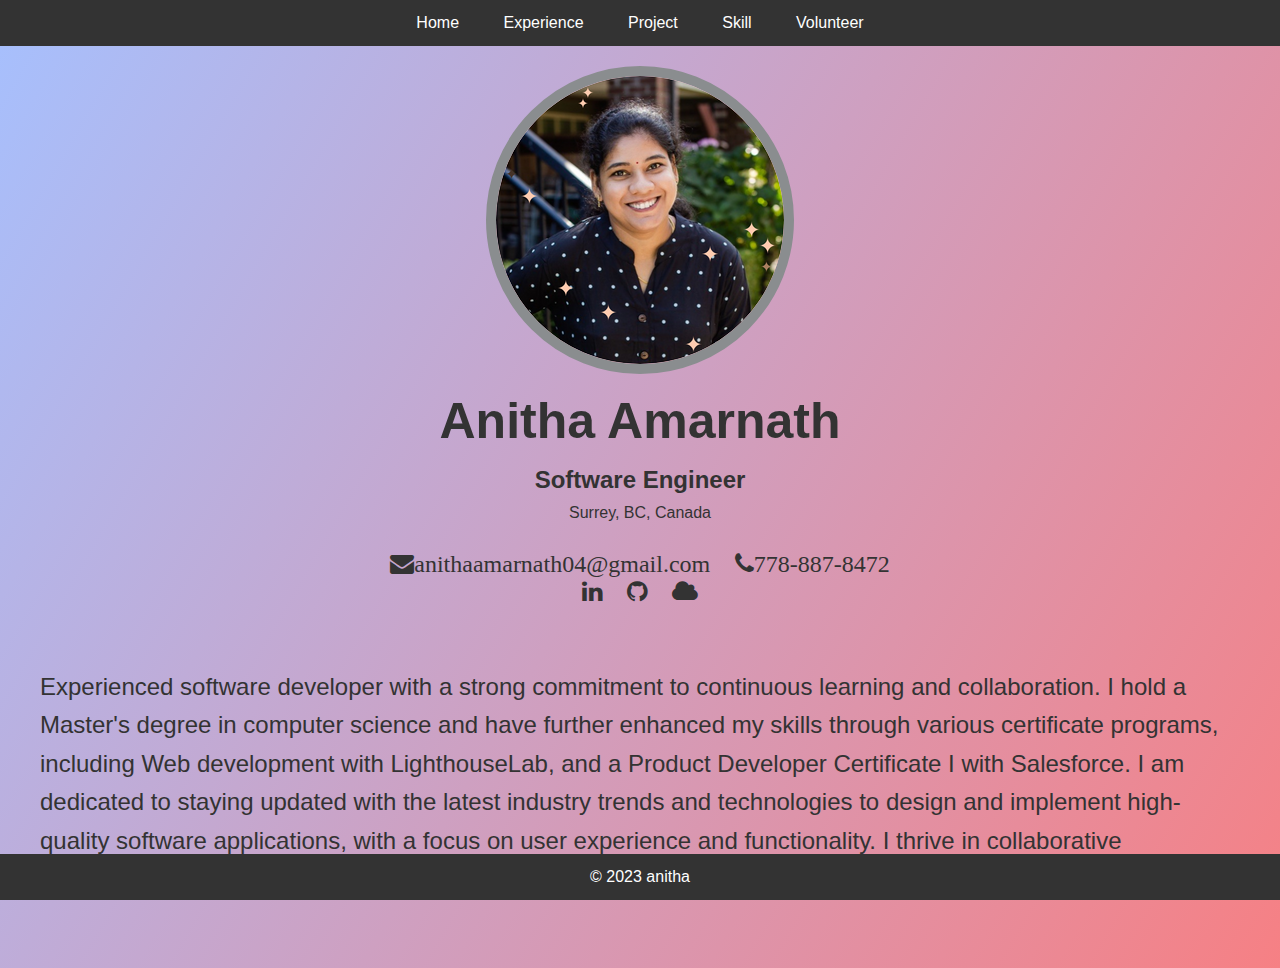
==== index.html @ 7b46aba2 "website" ====
<!DOCTYPE html>
<html lang="en">
  <head>
    <meta charset="UTF-8" />
    <meta name="viewport" content="width=device-width, initial-scale=1.0" />
    <title>Anitha</title>
    <link rel="stylesheet" href="styles.css" />
    <link
      rel="stylesheet"
      href="https://cdnjs.cloudflare.com/ajax/libs/font-awesome/4.7.0/css/font-awesome.min.css"
    />
    <link rel="stylesheet" href="home.css" />
  </head>
  <body>
    <nav>
      <a href="index.html#home">Home</a>
      <a href="experience.html#experience">Experience</a>
      <a href="project.html#project">Project</a>
      <a href="skill.html#skill">Skill</a>
      <a href="volunteer.html#volunteer">Volunteer</a>
    </nav>
    <header id="home">
      <img src="anitha.png" alt="anitha" />

      <h1>Anitha Amarnath</h1>
      <h2>Software Engineer</h2>
      <p>Surrey, BC, Canada</p>
      <br />

      <a
        target="_blank"
        rel="noopener noreferrer"
      >
        <i class="fa fa-envelope">anithaamarnath04@gmail.com</i>
      </a>
      <a
        target="_blank"
        rel="noopener noreferrer"
      >
        <i class="fa fa-phone">778-887-8472</i>
      </a>
     
      <br />
      <a
        href="https://www.linkedin.com/in/anitha-amarnath/"
        target="_blank"
        rel="noopener noreferrer"
      >
        <i class="fa fa-linkedin" aria-hidden="true"></i>
      </a>
      <a
        href="https://github.com/anithaamarnath"
        target="_blank"
        rel="noopener noreferrer"
      >
        <i class="fa fa-github" aria-hidden="true"></i>
      </a>
      <a
      href="https://www.salesforce.com/trailblazer/aamarnath1"
      target="_blank"
      rel="noopener noreferrer"
      style=" color:#000000"
    > <i class="fa fa-cloud" aria-hidden="true"></i>
    </a>
    </header>

    <section>
      <p>
        Experienced software developer with a strong commitment to continuous
        learning and collaboration. I hold a Master's degree in computer science
        and have further enhanced my skills through various certificate
        programs, including Web development with LighthouseLab, and a Product
        Developer Certificate I with Salesforce. I am dedicated to staying
        updated with the latest industry trends and technologies to design and
        implement high-quality software applications, with a focus on user
        experience and functionality. I thrive in collaborative environments and
        enjoy working closely with cross-functional teams to deliver exceptional
        results
      </p>
    </section>

    <footer>&copy; 2023 anitha</footer>

    <!-- Include SmoothScroll.js library -->
    <script src="smooth-scroll.polyfills.min.js"></script>

    <!-- Initialize SmoothScroll with options -->
    <script>
      var scroll = new SmoothScroll('a[href*="#"]', {
        speed: 800, // Adjust the scrolling speed
        speedAsDuration: true, // Use speed as the animation duration
      });
    </script>
  </body>
</html>
---- styles.css ----
* {
  box-sizing: border-box;
  margin: 0;
  padding: 0;
}

body {
  font-family: "Arial", sans-serif;
  line-height: 1.6;
  /* background-color: linear-gradient(120deg, #a6c0fe , #f68084 100%); */
  background-image: linear-gradient(120deg, #a6c0fe , #f68084 100%);
  color: #333; 
  margin: 0;
  padding: 0;
}


p {
  color: #333;
}

header {
  /* background-color: #008878; */
  color: #333;
  padding: 20px;
  text-align: center;
}
header h1 {
  font-size: 50px;
}
/* #d3e3fc */
nav {
  background-color: #333;
  padding: 10px;
  text-align: center;
}

nav a {
  color: #fff;
  text-decoration: none;
  padding: 10px;
  margin: 0 10px;
  /* transition: color 0.3s; */
}

nav a:hover {
  color: #ffd700; /* Change color on hover */
}

section {
  padding: 20px;
  margin: 20px;
}

footer {
  background-color: #333;
  color: #fff;
  text-align: center;
  padding: 10px;
  position: fixed;
  bottom: 0;
  width: 100%;
}
/* project */

#project {
  font-family: "Arial", sans-serif;
  margin: 50px auto;
  max-width: 800px;
}

.grid-container {
  display: grid;
  grid-template-columns: repeat(auto-fill, minmax(300px, 1fr));
  gap: 20px;
}
.grid-container-volunteer {
  display: grid;
  grid-template-columns: repeat(auto-fill, minmax(500px, 4fr));
  gap: 20px;
}

.card {
  background: #f4f4f4;
  border-radius: 5px;
  box-shadow: 0 0 10px rgba(0, 0, 0, 0.1);
  padding: 15px;
}

.card h3 {
  color: #333;
}

.card p {
  color: #555;
}

#project h2 {
  text-align: center;
}

@media only screen and (max-width: 600px) {
  section {
    margin: 10px;
  }
}
---- home.css ----
#home {
  text-align: center;
  margin: 0 auto;
  max-width: 600px; /* Adjust the max-width as needed */
}

#home img {
  max-width: 100%; /* Make sure images don't exceed their container */
  height: auto;
}

#home div {
  margin-bottom: 20px;
}
img {
  border-radius: 50%;
  border: 10px solid #8a8d8f;
}

a i.fa {
  color: #333;
  font-size: 24px;
  margin: 0 5px;
}

a {
  text-decoration: none;
  margin: 0 5px;
}
section {
  align-items: center;
  margin-bottom: 50px;
  font-size: 24px;
}
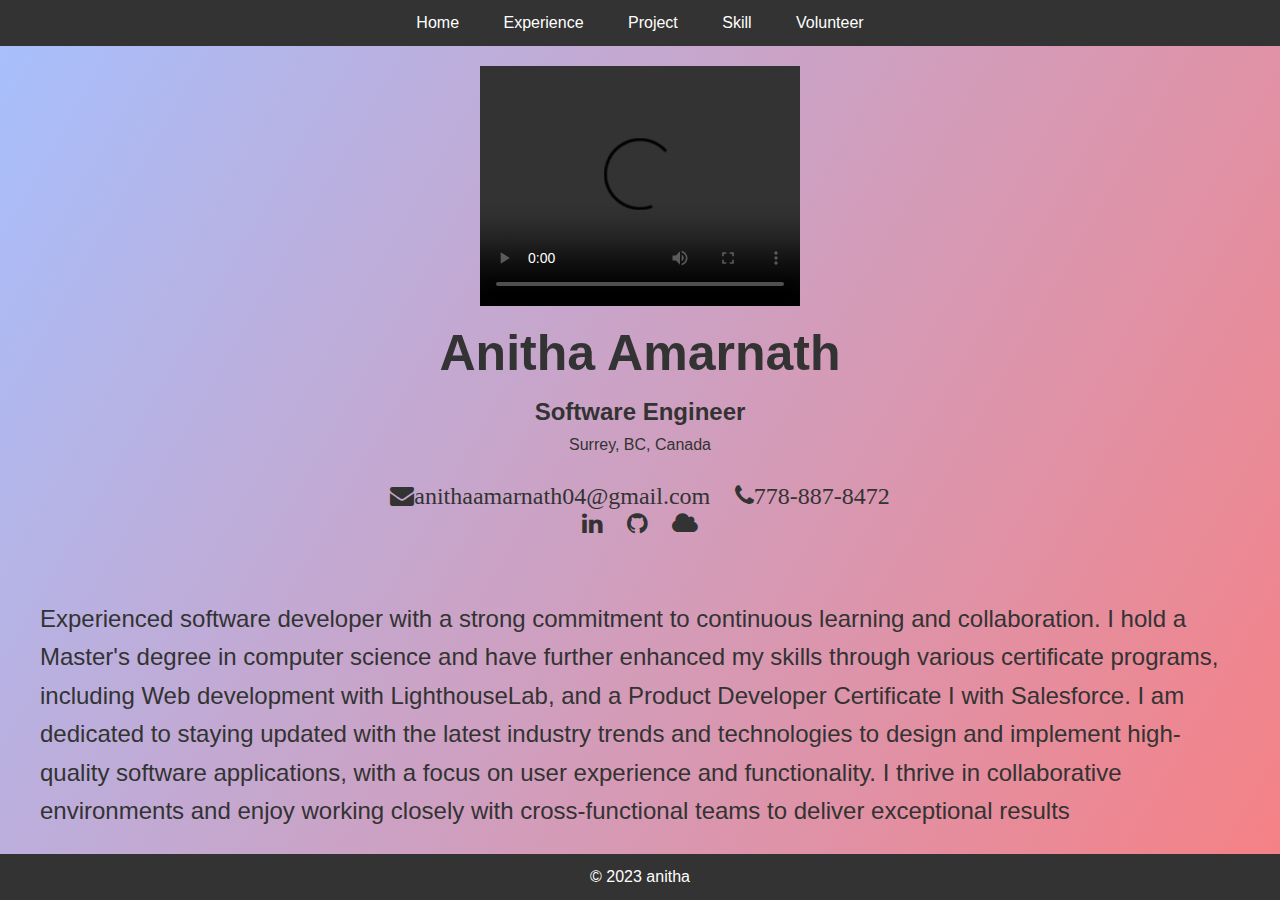
==== commit 8f79d9c9: "added video" ====
--- a/index.html
+++ b/index.html
@@ -3,7 +3,7 @@
   <head>
     <meta charset="UTF-8" />
     <meta name="viewport" content="width=device-width, initial-scale=1.0" />
-    <title>Anitha</title>
+    <title>anithaamarnath</title>
     <link rel="stylesheet" href="styles.css" />
     <link
       rel="stylesheet"
@@ -20,8 +20,11 @@
       <a href="volunteer.html#volunteer">Volunteer</a>
     </nav>
     <header id="home">
-      <img src="anitha.png" alt="anitha" />
-
+      <video width="320" height="240" controls controlsList="nodownload">
+        <source src="anitha.mp4" type="video/mp4">
+    
+        Your browser does not support the video tag.
+      </video>
       <h1>Anitha Amarnath</h1>
       <h2>Software Engineer</h2>
       <p>Surrey, BC, Canada</p>
--- a/styles.css
+++ b/styles.css
@@ -99,8 +99,22 @@
   text-align: center;
 }
 
+#video-container {
+  position: fixed;
+  right: 0;
+  bottom: 0;
+  width: 320px; 
+  height: 240px; 
+  z-index: -1;
+}
+
 @media only screen and (max-width: 600px) {
   section {
     margin: 10px;
   }
 }
+@media (max-width: 768px) {
+  .grid-container-volunteer {
+    grid-template-columns: repeat(auto-fill, minmax(300px, 1fr));
+  }
+}
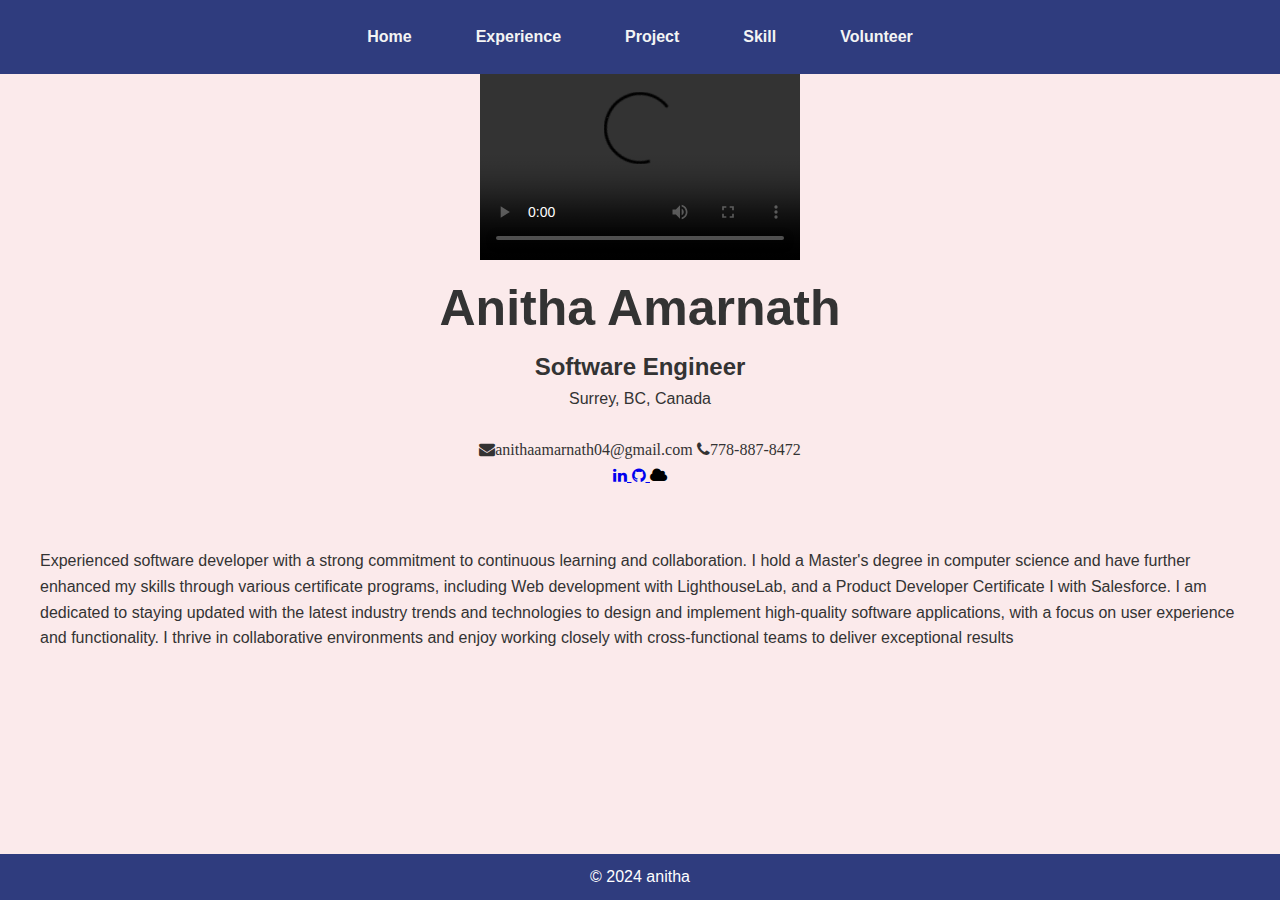
==== commit d487466f: "re-design the website" ====
--- a/index.html
+++ b/index.html
@@ -9,20 +9,49 @@
       rel="stylesheet"
       href="https://cdnjs.cloudflare.com/ajax/libs/font-awesome/4.7.0/css/font-awesome.min.css"
     />
+
     <link rel="stylesheet" href="home.css" />
+    <script defer src="script.js"></script>
   </head>
   <body>
-    <nav>
-      <a href="index.html#home">Home</a>
-      <a href="experience.html#experience">Experience</a>
-      <a href="project.html#project">Project</a>
-      <a href="skill.html#skill">Skill</a>
-      <a href="volunteer.html#volunteer">Volunteer</a>
+    <nav class="navbar">
+      <div class="hamburger" onClick="toggleMenu()">
+        <div></div>
+        <div></div>
+        <div></div>
+      </div>
+
+      <ul id="menu">
+        <li><a href="index.html#home" onClick="setActive(this)"> Home</a></li>
+        <li>
+          <a href="experience.html#experience" onClick="setActive(this)">
+            Experience</a
+          >
+        </li>
+        <li>
+          <a href="project.html#project" onClick="setActive(this)"> Project</a>
+        </li>
+        <li>
+          <a href="skill.html#skill" onClick="setActive(this)">Skill</a>
+        </li>
+        <li>
+          <a href="volunteer.html#volunteer" onClick="setActive(this)"
+            >Volunteer</a
+          >
+        </li>
+
+        <!-- <li>
+          <a href="volunteer.html#volunteer" onClick="setActive(this)"
+            >Volunteer</a
+          >
+        </li> -->
+      </ul>
     </nav>
+
     <header id="home">
       <video width="320" height="240" controls controlsList="nodownload">
-        <source src="anitha.mp4" type="video/mp4">
-    
+        <source src="anitha.mp4" type="video/mp4" />
+
         Your browser does not support the video tag.
       </video>
       <h1>Anitha Amarnath</h1>
@@ -30,19 +59,13 @@
       <p>Surrey, BC, Canada</p>
       <br />
 
-      <a
-        target="_blank"
-        rel="noopener noreferrer"
-      >
+      <a target="_blank" rel="noopener noreferrer">
         <i class="fa fa-envelope">anithaamarnath04@gmail.com</i>
       </a>
-      <a
-        target="_blank"
-        rel="noopener noreferrer"
-      >
+      <a target="_blank" rel="noopener noreferrer">
         <i class="fa fa-phone">778-887-8472</i>
       </a>
-     
+
       <br />
       <a
         href="https://www.linkedin.com/in/anitha-amarnath/"
@@ -59,12 +82,13 @@
         <i class="fa fa-github" aria-hidden="true"></i>
       </a>
       <a
-      href="https://www.salesforce.com/trailblazer/aamarnath1"
-      target="_blank"
-      rel="noopener noreferrer"
-      style=" color:#000000"
-    > <i class="fa fa-cloud" aria-hidden="true"></i>
-    </a>
+        href="https://www.salesforce.com/trailblazer/aamarnath1"
+        target="_blank"
+        rel="noopener noreferrer"
+        style="color: #000000"
+      >
+        <i class="fa fa-cloud" aria-hidden="true"></i>
+      </a>
     </header>
 
     <section>
@@ -82,17 +106,17 @@
       </p>
     </section>
 
-    <footer>&copy; 2023 anitha</footer>
+    <footer>&copy; 2024 anitha</footer>
 
     <!-- Include SmoothScroll.js library -->
-    <script src="smooth-scroll.polyfills.min.js"></script>
+    <!-- <script src="smooth-scroll.polyfills.min.js"></script> -->
 
     <!-- Initialize SmoothScroll with options -->
-    <script>
+    <!-- <script>
       var scroll = new SmoothScroll('a[href*="#"]', {
         speed: 800, // Adjust the scrolling speed
         speedAsDuration: true, // Use speed as the animation duration
       });
-    </script>
+    </script> -->
   </body>
 </html>
--- a/styles.css
+++ b/styles.css
@@ -1,3 +1,11 @@
+/* Define CSS varaible in root */
+:root {
+  --border-animation-color: #69138e;
+  --border-color: #ccc;
+  --primary-color: #2F3C7E;
+  --secondary-color: #f4f4f4;
+
+}
 * {
   box-sizing: border-box;
   margin: 0;
@@ -8,7 +16,7 @@
   font-family: "Arial", sans-serif;
   line-height: 1.6;
   /* background-color: linear-gradient(120deg, #a6c0fe , #f68084 100%); */
-  background-image: linear-gradient(120deg, #a6c0fe , #f68084 100%);
+  background-color: #FBEAEB;
   color: #333; 
   margin: 0;
   padding: 0;
@@ -29,22 +37,121 @@
   font-size: 50px;
 }
 /* #d3e3fc */
-nav {
-  background-color: #333;
-  padding: 10px;
-  text-align: center;
-}
-
-nav a {
-  color: #fff;
+
+/* Navbar */
+.navbar {
+  background-color: var(--primary-color);
+  color: var(--secondary-color);
+  display: flex;
+  justify-content: center;
+  left:0;
+  min-height: 60px;
+  padding: 1rem;
+  position: fixed;
+  right:0;
+  top: 0;
+  transition:   var(--primary-color) 0.3s ease;
+  z-index: 1000;
+}
+
+/* Navbar ul */
+.navbar ul {
+  display: flex;
+  justify-content: center;
+  list-style-type: none;
+}
+.navbar li {
+  padding: 0.5rem 1rem;
+}
+
+/* Navbar a */
+.navbar a {
+  color: var(--secondary-color);
+  font-weight: bold;
+  overflow: hidden;
+  padding:0.5rem 1rem;
+  position: relative;
   text-decoration: none;
-  padding: 10px;
-  margin: 0 10px;
-  /* transition: color 0.3s; */
-}
-
-nav a:hover {
-  color: #ffd700; /* Change color on hover */
+}
+
+.navbar a:hover {
+  color: var(--secondary-color);
+}
+
+/* Hamburger menu styling */
+
+.hamburger {
+  cursor: pointer;
+  display: none;
+  font-size: 1.5rem;
+  height:1.5rem;
+  position: absolute;
+  right: 1rem;
+  top: 1rem;
+  width: 1.5rem;
+}
+
+/* Hamburger lines */
+.hamburger div {
+  background-color: var(--secondary-color);
+  height: 2px;
+  margin: 4px 0;
+  transition: 0.4s;
+  width: 100%;
+}
+
+.hamburger.active div:nth-child(1) {
+  transform: rotate(-45deg) translate(-1px, 4px);
+
+}
+
+.hamburger.active div:nth-child(2) {
+  height:0;
+  opacity: 0; /* hide the middle line */
+}
+
+.hamburger.active div:nth-child(3) {
+  transform: rotate(45deg) translate(-1px, -4px);
+}
+
+/* Navbar  border animation  */
+.navbar a::after {
+  background-color: var(--border-animation-color);
+  bottom: 0;
+  content: '';
+  height: 2px;
+  left : 50%;
+  position: absolute;
+  transition: width 0.4s ease, left 0.4s ease; 
+  width: 0;
+}
+
+.navbar a:hover::after,
+.navbar a.active::after {
+  width: 100%;
+  left: 0;
+}
+
+
+/* Media query for navbar */
+
+/* Media query for hamburger menu */
+@media(max-width:768px) {
+  .navbar ul {
+      align-items: center;
+      display: none;
+      flex-direction: column;
+      width:100%;
+
+  }
+
+  .navbar ul.show{
+      display:flex;
+  }
+
+  .hamburger{
+      display:block;
+  }
 }
 
 section {
@@ -53,7 +160,7 @@
 }
 
 footer {
-  background-color: #333;
+  background-color: #2F3C7E;
   color: #fff;
   text-align: center;
   padding: 10px;
@@ -107,6 +214,12 @@
   height: 240px; 
   z-index: -1;
 }
+.thumbnail {
+  max-width: 100%; 
+  height: auto;
+  display: block; 
+  margin: 0 auto;
+}
 
 @media only screen and (max-width: 600px) {
   section {
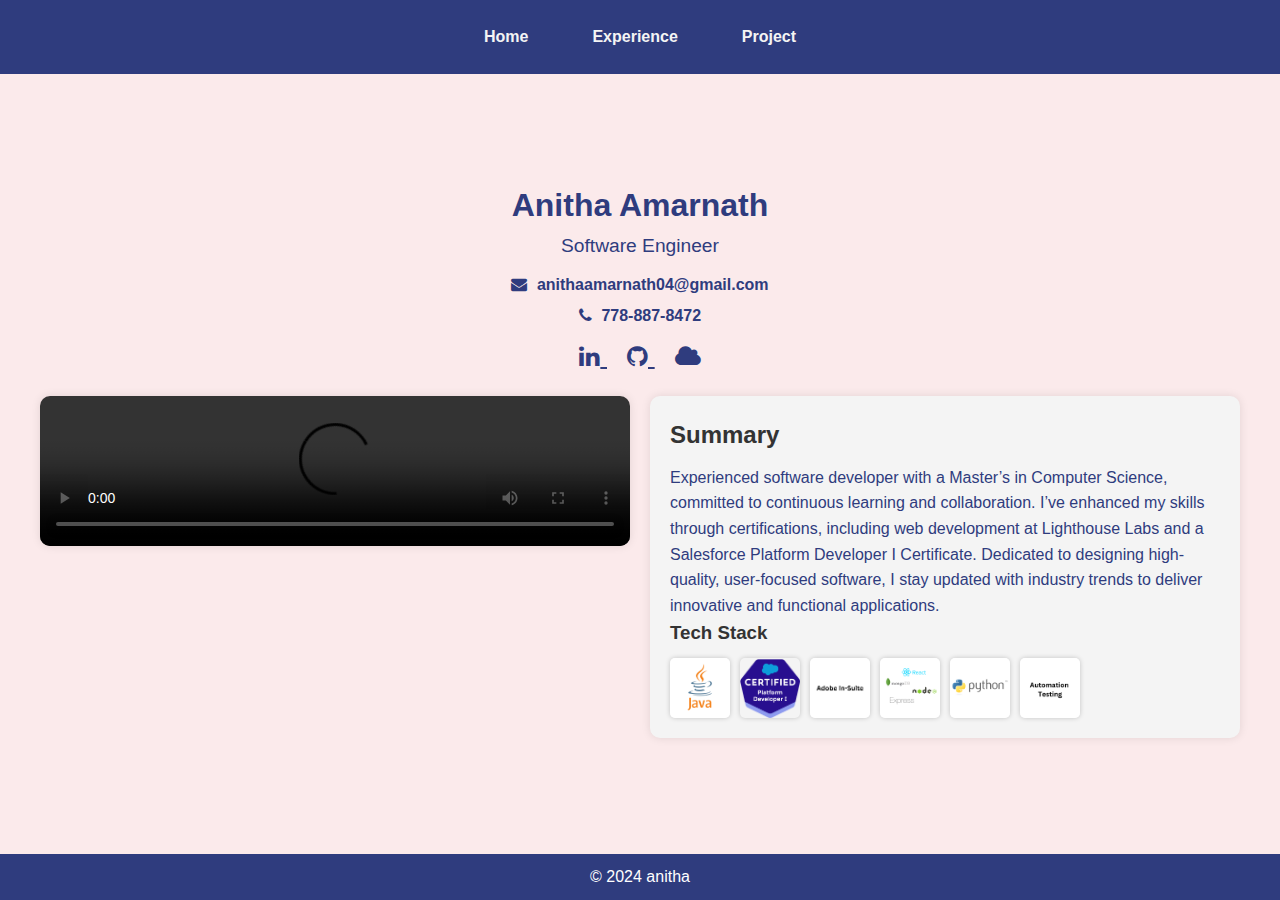
==== commit 6b74321e: "update UI, redesign website, removed some link" ====
--- a/index.html
+++ b/index.html
@@ -31,79 +31,88 @@
         <li>
           <a href="project.html#project" onClick="setActive(this)"> Project</a>
         </li>
-        <li>
-          <a href="skill.html#skill" onClick="setActive(this)">Skill</a>
-        </li>
-        <li>
-          <a href="volunteer.html#volunteer" onClick="setActive(this)"
-            >Volunteer</a
-          >
-        </li>
-
-        <!-- <li>
-          <a href="volunteer.html#volunteer" onClick="setActive(this)"
-            >Volunteer</a
-          >
-        </li> -->
       </ul>
     </nav>
 
-    <header id="home">
-      <video width="320" height="240" controls controlsList="nodownload">
-        <source src="anitha.mp4" type="video/mp4" />
+    <section id="home">
+      <!-- Header Section -->
+      <div class="header">
+        <h1>Anitha Amarnath</h1>
+        <p>Software Engineer</p>
+        <div class="contact-details">
+          <a href="mailto:anithaamarnath04@gmail.com">
+            <i class="fa fa-envelope"></i> anithaamarnath04@gmail.com
+          </a>
+          <a href="tel:778-887-8472">
+            <i class="fa fa-phone"></i> 778-887-8472
+          </a>
+        </div>
+        <div class="social-links">
+          <a
+            href="https://www.linkedin.com/in/anitha-amarnath/"
+            target="_blank"
+            rel="noopener noreferrer"
+          >
+            <i class="fa fa-linkedin"></i>
+          </a>
+          <a
+            href="https://github.com/anithaamarnath"
+            target="_blank"
+            rel="noopener noreferrer"
+          >
+            <i class="fa fa-github"></i>
+          </a>
+          <a
+            href="https://www.salesforce.com/trailblazer/aamarnath1"
+            target="_blank"
+            rel="noopener noreferrer"
+          >
+            <i class="fa fa-cloud"></i>
+          </a>
+        </div>
+      </div>
 
-        Your browser does not support the video tag.
-      </video>
-      <h1>Anitha Amarnath</h1>
-      <h2>Software Engineer</h2>
-      <p>Surrey, BC, Canada</p>
-      <br />
+      <!-- Grid Section -->
+      <div class="grid-container">
+        <!-- Left Section: Video -->
+        <div class="media">
+          <video width="100%" height="auto" controls controlsList="nodownload">
+            <source src="images/anitha.mp4" type="video/mp4" />
+            Your browser does not support the video tag.
+          </video>
+        </div>
 
-      <a target="_blank" rel="noopener noreferrer">
-        <i class="fa fa-envelope">anithaamarnath04@gmail.com</i>
-      </a>
-      <a target="_blank" rel="noopener noreferrer">
-        <i class="fa fa-phone">778-887-8472</i>
-      </a>
-
-      <br />
-      <a
-        href="https://www.linkedin.com/in/anitha-amarnath/"
-        target="_blank"
-        rel="noopener noreferrer"
-      >
-        <i class="fa fa-linkedin" aria-hidden="true"></i>
-      </a>
-      <a
-        href="https://github.com/anithaamarnath"
-        target="_blank"
-        rel="noopener noreferrer"
-      >
-        <i class="fa fa-github" aria-hidden="true"></i>
-      </a>
-      <a
-        href="https://www.salesforce.com/trailblazer/aamarnath1"
-        target="_blank"
-        rel="noopener noreferrer"
-        style="color: #000000"
-      >
-        <i class="fa fa-cloud" aria-hidden="true"></i>
-      </a>
-    </header>
-
-    <section>
-      <p>
-        Experienced software developer with a strong commitment to continuous
-        learning and collaboration. I hold a Master's degree in computer science
-        and have further enhanced my skills through various certificate
-        programs, including Web development with LighthouseLab, and a Product
-        Developer Certificate I with Salesforce. I am dedicated to staying
-        updated with the latest industry trends and technologies to design and
-        implement high-quality software applications, with a focus on user
-        experience and functionality. I thrive in collaborative environments and
-        enjoy working closely with cross-functional teams to deliver exceptional
-        results
-      </p>
+        <!-- Right Section: Summary and Tech Stack -->
+        <div class="summary">
+          <h2>Summary</h2>
+          <p>
+            Experienced software developer with a Master’s in Computer Science,
+            committed to continuous learning and collaboration. I’ve enhanced my
+            skills through certifications, including web development at
+            Lighthouse Labs and a Salesforce Platform Developer I Certificate.
+            Dedicated to designing high-quality, user-focused software, I stay
+            updated with industry trends to deliver innovative and functional
+            applications.
+          </p>
+          <h3>Tech Stack</h3>
+          <div class="tech-stack">
+            <img src="images/java.png" alt="Java" title="Java" />
+            <img
+              src="images/saleforce.png"
+              alt="Salesforce"
+              title="Salesforce"
+            />
+            <img
+              src="images/Adobe In-Suite.png"
+              alt="Adobe In-suite"
+              title="Adobe In-suite"
+            />
+            <img src="images/mern.png" alt="MERN" title="MERN" />
+            <img src="images/python.png" alt="python" title="python" />
+            <img src="images/testing.png" alt="testing" title="testing" />
+          </div>
+        </div>
+      </div>
     </section>
 
     <footer>&copy; 2024 anitha</footer>
--- a/styles.css
+++ b/styles.css
@@ -24,7 +24,7 @@
 
 
 p {
-  color: #333;
+  color: var(--primary-color);
 }
 
 header {
@@ -156,7 +156,7 @@
 
 section {
   padding: 20px;
-  margin: 20px;
+  margin-top: 80px;
 }
 
 footer {
@@ -231,3 +231,106 @@
     grid-template-columns: repeat(auto-fill, minmax(300px, 1fr));
   }
 }
+
+
+/* Header Section */
+.header {
+  text-align: center;
+  margin-bottom: 20px;
+}
+
+.header h1 {
+  font-size: 2rem;
+  color: var(--primary-color);
+  margin-top: 80px;
+}
+
+.header p {
+  font-size: 1.2rem;
+  color: var(--primary-color);
+}
+
+.contact-details {
+  margin-top: 10px;
+}
+
+.contact-details a {
+  display: block;
+  margin: 5px 0;
+  color: var(--primary-color);
+  text-decoration: none;
+  font-weight: bold;
+}
+
+.contact-details a i {
+  margin-right: 5px;
+}
+
+.social-links {
+  margin-top: 10px;
+}
+
+.social-links a {
+  margin: 0 10px;
+  color: var(--primary-color);
+  font-size: 1.5rem;
+}
+
+.social-links a:hover {
+  color: var(--border-animation-color);
+}
+
+/* Grid Container */
+.grid-container {
+  display: grid;
+  grid-template-columns: 1fr 1fr;
+  gap: 20px;
+  align-items: start;
+  margin: 0 auto;
+  max-width: 1200px;
+}
+
+/* Media Section */
+.media video {
+  width: 100%;
+  border-radius: 10px;
+  box-shadow: 0 0 10px rgba(0, 0, 0, 0.1);
+}
+
+/* Summary Section */
+.summary {
+  background: #f4f4f4;
+  padding: 20px;
+  border-radius: 10px;
+  box-shadow: 0 0 10px rgba(0, 0, 0, 0.1);
+}
+
+.summary h2, .summary h3 {
+  margin-bottom: 10px;
+}
+
+.tech-stack {
+  display: flex;
+  flex-wrap: wrap;
+  gap: 10px;
+}
+
+.tech-stack img {
+  width: 60px;
+  height: 60px;
+  object-fit: contain;
+  border-radius: 5px;
+  box-shadow: 0 0 5px rgba(0, 0, 0, 0.2);
+  transition: transform 0.3s;
+}
+
+.tech-stack img:hover {
+  transform: scale(1.1);
+}
+
+/* Responsive Design */
+@media (max-width: 768px) {
+  .grid-container {
+    grid-template-columns: 1fr;
+  }
+}
